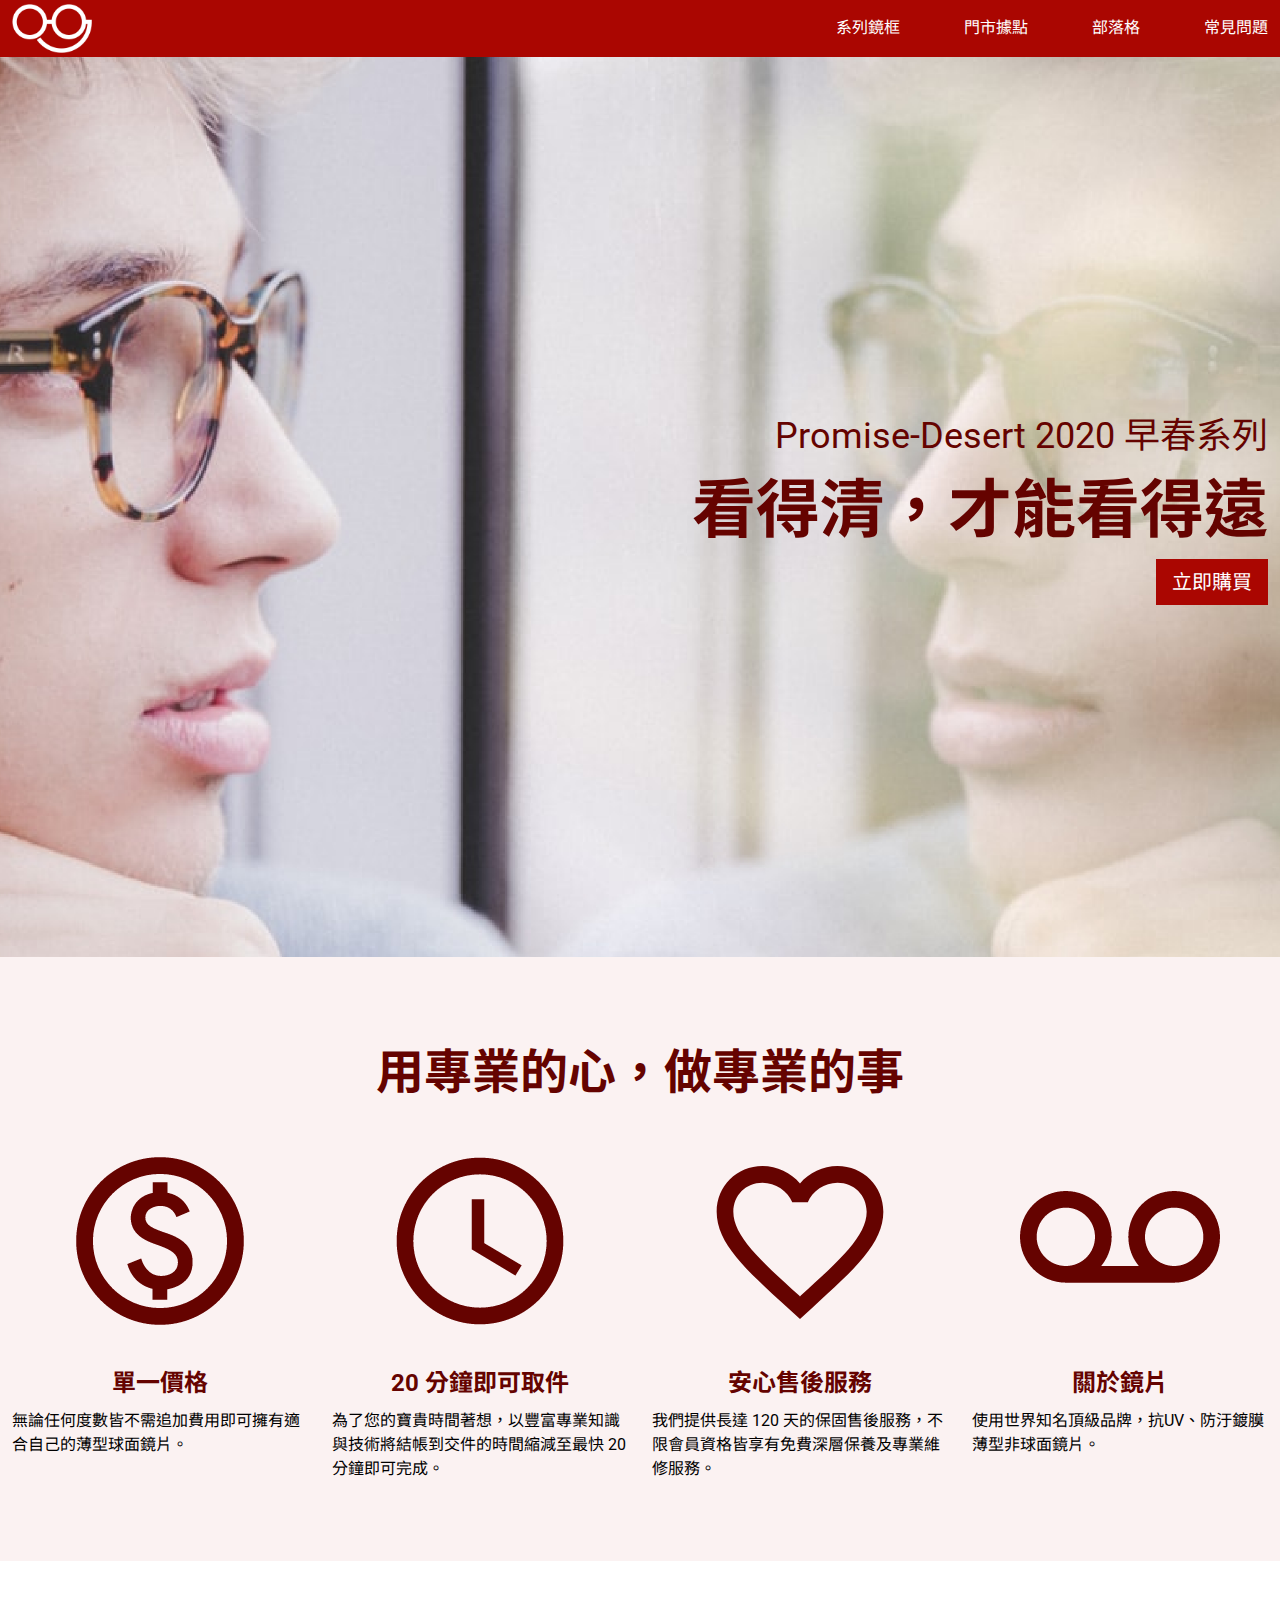
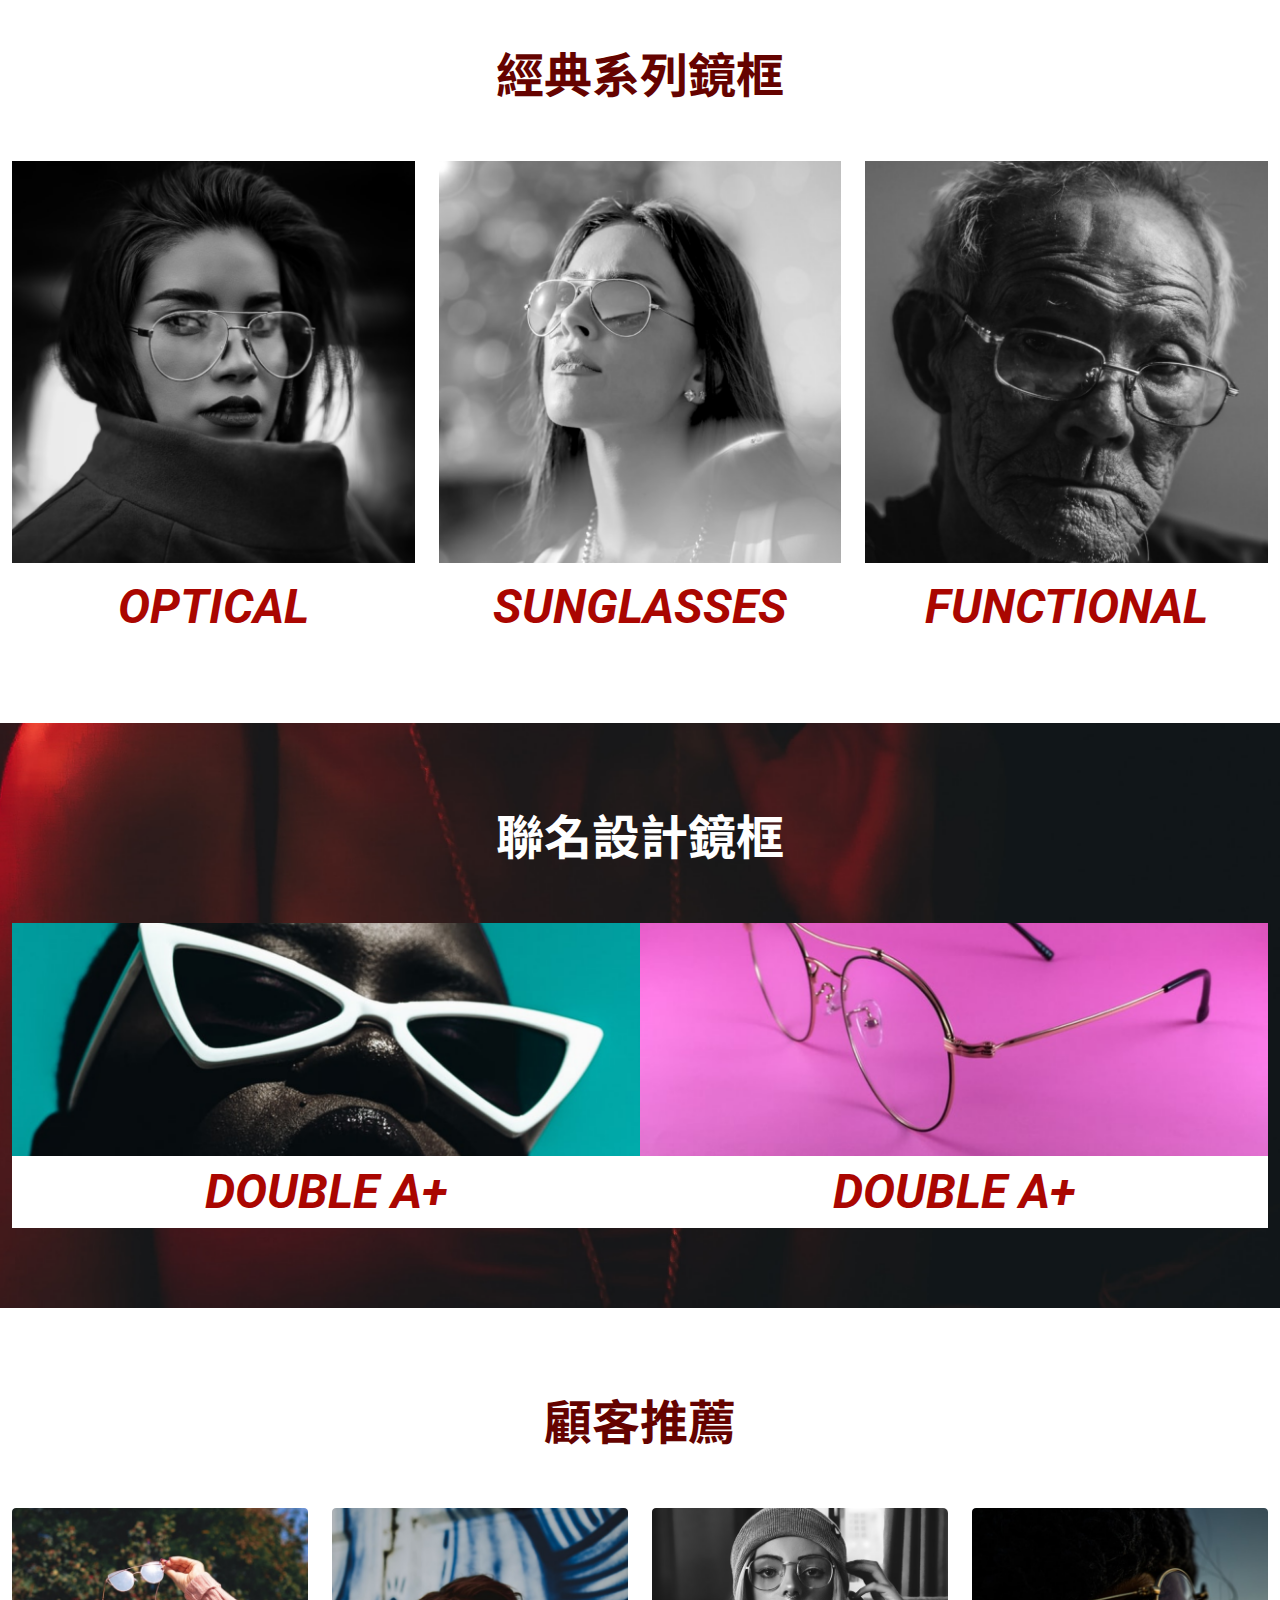
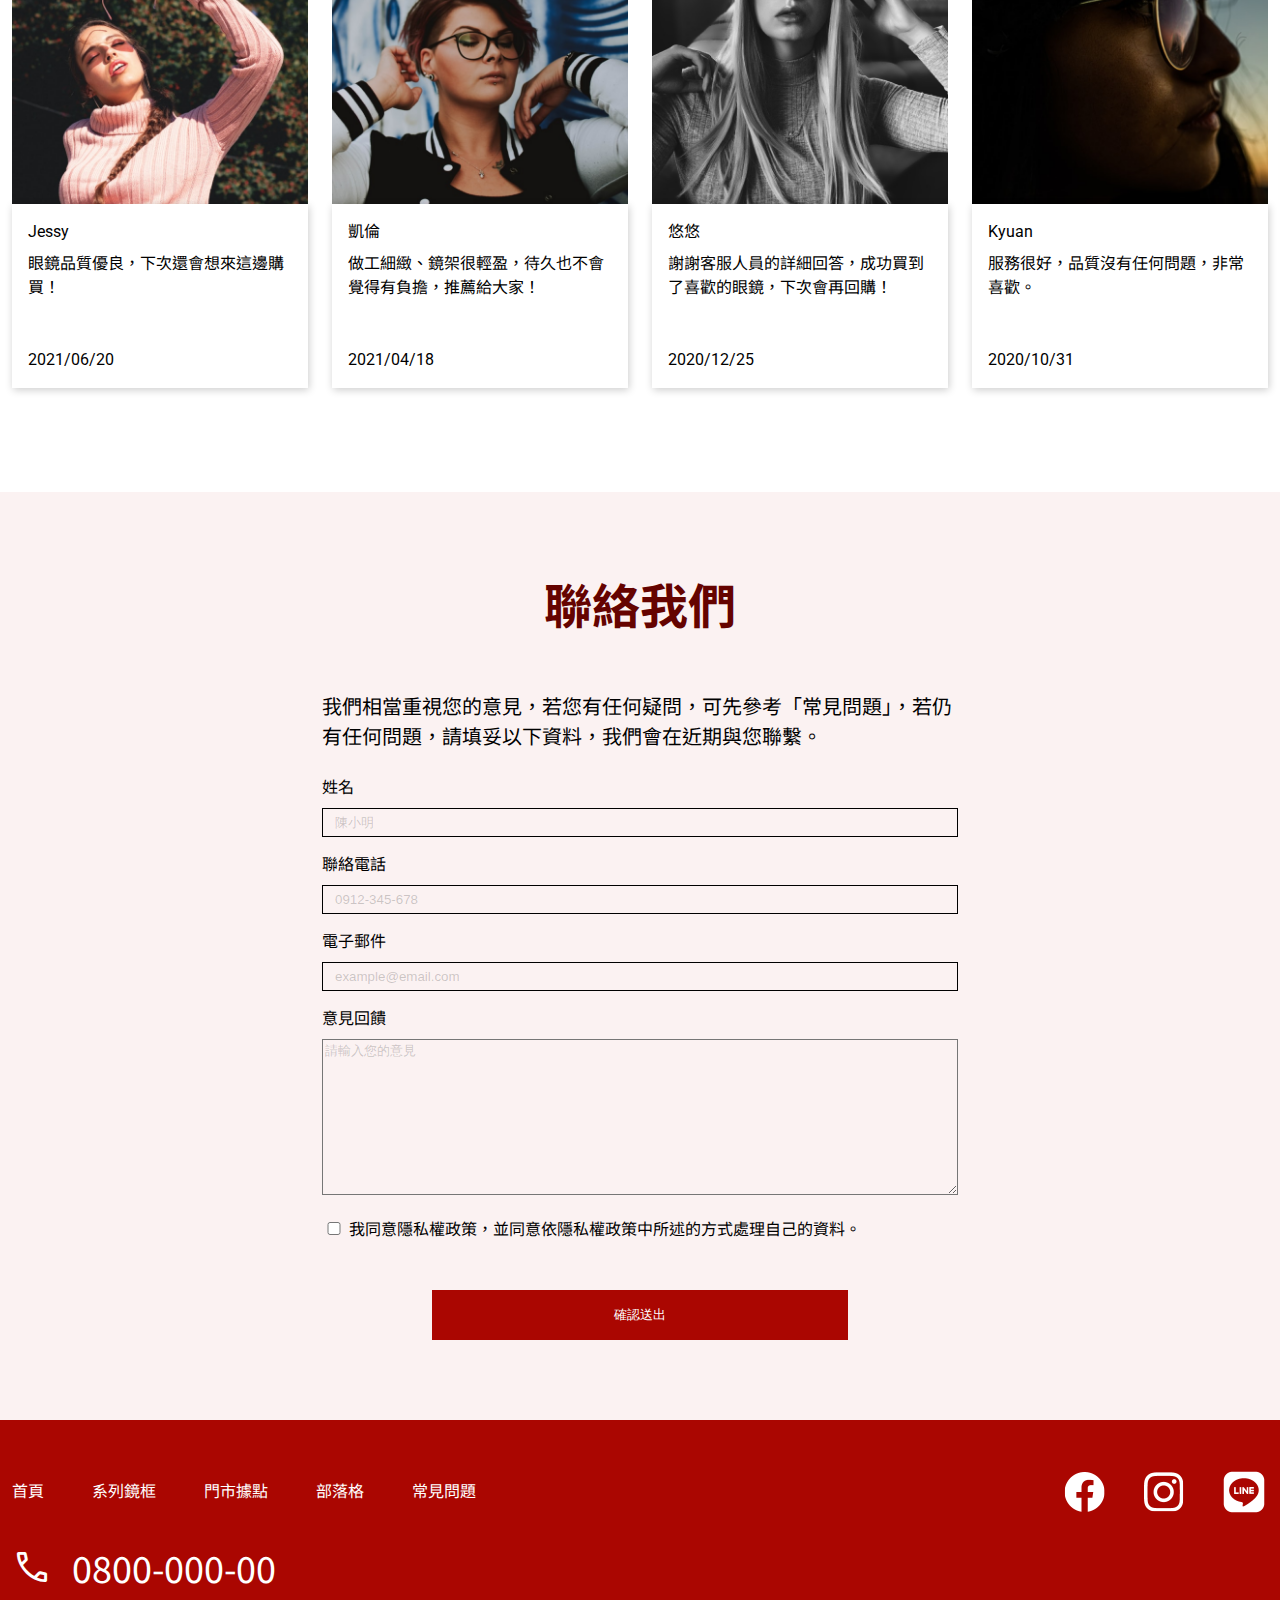
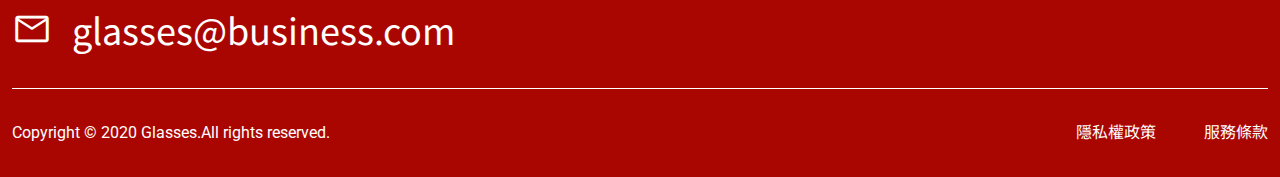
==== index.html @ da977192 "Update 2022-08-02T11:00:02.151Z" ====
<!DOCTYPE html>
<html lang="en">
  <head>
    <meta charset="UTF-8" />
    <meta name="viewport" content="width=device-width, initial-scale=1.0" />
    <meta http-equiv="X-UA-Compatible" content="ie=edge" />
    <title>首頁</title>
    <link rel="stylesheet" href="./assets/style/all.css" />
    <link
      rel="stylesheet"
      href="https://fonts.googleapis.com/css2?family=Material+Symbols+Outlined:opsz,wght,FILL,GRAD@48,400,0,0"
    />
  </head>

  <body>
    <header>
      <div class="header container d-flex justify-between pt-0-5 pb-0-5">
        <a class="logo" href="index.html"
          ><img src="./assets/images/logo-white.png" alt="logo"
        /></a>
        <ul class="nav d-flex flex-wrap">
          <li><a class="header-nav-a" href="product.html">系列鏡框</a></li>
          <li><a class="header-nav-a" href="#">門市據點</a></li>
          <li><a class="header-nav-a" href="#">部落格</a></li>
          <li><a class="header-nav-a" href="faq.html">常見問題</a></li>
        </ul>
      </div>
    </header>

    
<div class="banner">
  <div class="container d-flex justify-end align-items-center">
    <div class="banner-content d-flex flex-column align-items-end">
      <p class="font-h3 font-secondary">Promise-Desert 2020 早春系列</p>
      <h1 class="banner-title">看得清，才能看得遠</h1>
      <a class="font-white font-s pt-1 pb-1 pr-2 pl-2" href="#">立即購買</a>
    </div>
  </div>
</div>
<section class="professional ptb">
  <div class="professional-content container">
    <h2 class="main-title mb-4 text-center">用專業的心，做專業的事</h2>
    <ul class="d-flex flex-wrap -mr-1-5 -ml-1-5">
      <li class="pr-1-5 pl-1-5 d-flex flex-column align-items-center">
        <img class="mb-3" src="assets/images/home-section2-1.png" alt="icon" />
        <h4 class="subtitle mb-1">單一價格</h4>
        <p>無論任何度數皆不需追加費用即可擁有適合自己的薄型球面鏡片。</p>
      </li>
      <li class="pr-1-5 pl-1-5 d-flex flex-column align-items-center">
        <img class="mb-3" src="assets/images/home-section2-2.png" alt="icon" />
        <h4 class="subtitle mb-1">20 分鐘即可取件</h4>
        <p>
          為了您的寶貴時間著想，以豐富專業知識與技術將結帳到交件的時間縮減至最快
          20 分鐘即可完成。
        </p>
      </li>
      <li class="pr-1-5 pl-1-5 d-flex flex-column align-items-center">
        <img class="mb-3" src="assets/images/home-section2-3.png" alt="icon" />
        <h4 class="subtitle mb-1">安心售後服務</h4>
        <p>
          我們提供長達 120
          天的保固售後服務，不限會員資格皆享有免費深層保養及專業維修服務。
        </p>
      </li>
      <li class="pr-1-5 pl-1-5 d-flex flex-column align-items-center">
        <img class="mb-3" src="assets/images/home-sectioin2-4.png" alt="icon" />
        <h4 class="subtitle mb-1">關於鏡片</h4>
        <p>使用世界知名頂級品牌，抗UV、防汙鍍膜薄型非球面鏡片。</p>
      </li>
    </ul>
  </div>
  </div>
</section>
<section class="classic container ptb">
    <h2 class="main-title mb-6 text-center">經典系列鏡框</h2>
    <ul class="classic-content d-flex flex-wrap -mr-1-5 -ml-1-5">
        <li class="pr-1-5 pl-1-5">
            <img class="mb-1" src="assets/images/home-section3-1.png" alt="photo" />
            <h3 class="classic-title text-center">OPTICAL</h3>
        </li>
         <li class="pr-1-5 pl-1-5">
            <img class="mb-1" src="assets/images/home-section3-2.png" alt="photo" />
            <h3 class="classic-title text-center">SUNGLASSES</h3>
        </li>
        <li class="pr-1-5 pl-1-5">
            <img class="mb-1" src="assets/images/home-section3-3.png" alt="photo" />
            <h3 class="classic-title text-center">FUNCTIONAL</h3>
        </li>
  </ul>
</div>
</section>
<section class="together pb-10">
    <div class="container">

        <h2 class="main-title font-white text-center mb-6 pt-10">聯名設計鏡框</h2>
        <ul class="together-content d-flex flex-wrap">
            <li>
                <img class="sec1" src="assets/images/home-section4-1.png" alt="product" />
                <h3 class="classic-title text-center">DOUBLE A+</h3>
            </li>
             <li>
                <img class="sec2" src="assets/images/home-section4-2.png" alt="product" />
                <h3 class="classic-title text-center">DOUBLE A+</h3>
             </li>
      </ul>
    </div>

</section>
<section class="recommend container ptb">
    <h2 class="main-title mb-6 text-center">顧客推薦</h2>
    <ul class="recommend-content d-flex flex-wrap -mr-1-5 -ml-1-5">
        <li class="pr-1-5 pl-1-5 d-flex flex-column mb-3">
          <img src="assets/images/home-section5-1.png" alt="photo" />
          <div class="cap d-flex flex-column justify-between ">
            <div class="cap-text">
              <p class="name mb-1">Jessy</p>
              <p class="mb-6" >眼鏡品質優良，下次還會想來這邊購買！</p>
            </div>
            <time  datetime="2021-06-20">2021/06/20</time>
          </div>
        </li>
        <li class="pr-1-5 pl-1-5 d-flex flex-column mb-3">
          <img src="assets/images/home-section5-2.png" alt="photo" />
          <div class="cap d-flex flex-column justify-between">
            <div class="cap-text">
              <p class="name mb-1">凱倫</p>
              <p class="mb-6" >
                做工細緻、鏡架很輕盈，待久也不會覺得有負擔，推薦給大家！
                
              </p>
            </div>
            <time  datetime="2021-04-18">2021/04/18</time>
          </div>
        </li>
        <li class="pr-1-5 pl-1-5 d-flex flex-column mb-3">
          <img src="assets/images/home-section5-3.png" alt="photo" />
          <div class="cap d-flex flex-column justify-between">
            <div class="cap-text">
              <p class="name mb-1">悠悠</p>
              <p class="mb-6">
                謝謝客服人員的詳細回答，成功買到了喜歡的眼鏡，下次會再回購！
              </p>
            </div>
            <time  datetime="2020-12-25">2020/12/25</time>
          </div>
        </li>
        <li class="pr-1-5 pl-1-5 d-flex flex-column mb-3">
          <img src="assets/images/home-section5-4.png" alt="photo" />
          <div class="cap d-flex flex-column justify-between">
            <div class="cap-text">
              <p class="name mb-1">Kyuan</p>

              <p class="mb-6" >服務很好，品質沒有任何問題，非常喜歡。</p>
            </div>
            <time  datetime="2020-10-31">2020/10/31</time>
          </div>
        </li>
      </ul>

</section>
<section class="contactForm ptb">
    <div class="container d-flex justify-center align-items-center">
        <div class="contactForm-content">
            <h2 class="main-title mb-6 text-center">聯絡我們</h2>
            <p class="font-s mb-3">
                我們相當重視您的意見，若您有任何疑問，可先參考「常見問題」，若仍有任何問題，請填妥以下資料，我們會在近期與您聯繫。
            </p>
            <form class="form" action="">
                <div class="mb-2"><label class="mb-1" for="name">姓名</label>
                    <input
                      class="text-input"
                      id="name"
                      type="text"
                      name="name"
                      placeholder="陳小明"
                    /></div>
                <div class="mb-2">
                    <label class="mb-1" for="tel">聯絡電話</label>
                    <input
                      class="text-input"
                      id="tel"
                      type="tel"
                      name="tel"
                      placeholder="0912-345-678"
                    /></div>
                <div class="mb-2">
                    <label class="mb-1" for="email">電子郵件</label>
                    <input
                      class="text-input"
                      id="email"
                      type="email"
                      name="email"
                      placeholder="example@email.com"
                    /></div>
                <div class="mb-2">
                    <label class="mb-1" for="mytext">意見回饋</label>
                    <textarea
                      class="p-input"
                      name="mytext"
                      id="mytext"
                      rows="10"
                      placeholder="請輸入您的意見
                    "
                    ></textarea></div>
                <div class="mb-6"><input id="agree" type="checkbox" name="agree" value="agree" />
                    <label for="agree"
                      >我同意隱私權政策，並同意依隱私權政策中所述的方式處理自己的資料。</label
                    ></div>
                    <button class="font-white pt-2 pb-2" type="submit">確認送出</button>
            </form>
        </div>
    </div>
</section>

    <footer class="pt-6 pb-4">
      <div class="container">
        <div class="info d-flex justify-between mb-3">
          <ul class="info-nav d-flex">
            <li><a class="info-nav-a" href="index.html">首頁</a></li>
            <li><a class="info-nav-a" href="product.html">系列鏡框</a></li>
            <li><a class="info-nav-a" href="#">門市據點</a></li>
            <li><a class="info-nav-a" href="#">部落格</a></li>
            <li><a class="info-nav-a" href="faq.html">常見問題</a></li>
          </ul>
          <ul class="info-community d-flex">
            <li class="mr-4">
              <a href="#"
                ><img src="assets/images/ic-social-fb.png" alt="fb"
              /></a>
            </li>
            <li class="mr-4">
              <a href="#"
                ><img src="assets/images/ic_social_ig.png" alt="ig"
              /></a>
            </li>
            <li>
              <a href="#"
                ><img src="assets/images/ic_social_line.png" alt="line"
              /></a>
            </li>
          </ul>
        </div>
        <ul class="contact mb-4 pb-4">
          <li class="d-flex align-items-center mb-1">
            <span class="material-symbols-outlined mr-2-5"> call </span>
            <a class="font-white font-h3" href="tel:+886-080000000"
              >0800-000-00</a
            >
          </li>
          <li class="d-flex align-items-center">
            <span class="material-symbols-outlined mr-2-5"> mail </span>
            <a class="font-white font-h3" href="mailto:glasses@business.com"
              >glasses@business.com</a
            >
          </li>
        </ul>
        <div class="declare d-flex justify-between">
          <p class="font-white">
            Copyright © 2020 Glasses.All rights reserved.
          </p>
          <ul class="d-flex font-white">
            <li class="mr-6"><a class="font-white" href="#">隱私權政策</a></li>
            <li><a class="font-white" href="#">服務條款</a></li>
          </ul>
        </div>
      </div>
    </footer>
    <script src="./assets/js/vendors.js"></script>
    <script src="./assets/js/all.js"></script>
  </body>
</html>
---- assets/style/all.css ----
@import url("https://fonts.googleapis.com/css2?family=Noto+Sans+TC:wght@400;500;700&family=Roboto:ital,wght@0,400;1,900&display=swap");
/* http://meyerweb.com/eric/tools/css/reset/ 
   v2.0 | 20110126
   License: none (public domain)
*/
html,
body,
div,
span,
applet,
object,
iframe,
h1,
h2,
h3,
h4,
h5,
h6,
p,
blockquote,
pre,
a,
abbr,
acronym,
address,
big,
cite,
code,
del,
dfn,
em,
img,
ins,
kbd,
q,
s,
samp,
small,
strike,
strong,
sub,
sup,
tt,
var,
b,
u,
i,
center,
dl,
dt,
dd,
ol,
ul,
li,
fieldset,
form,
label,
legend,
table,
caption,
tbody,
tfoot,
thead,
tr,
th,
td,
article,
aside,
canvas,
details,
embed,
figure,
figcaption,
footer,
header,
hgroup,
menu,
nav,
output,
ruby,
section,
summary,
time,
mark,
audio,
video {
  margin: 0;
  padding: 0;
  border: 0;
  font-size: 100%;
  font: inherit;
  vertical-align: baseline; }

/* HTML5 display-role reset for older browsers */
article,
aside,
details,
figcaption,
figure,
footer,
header,
hgroup,
menu,
nav,
section {
  display: block; }

body {
  line-height: 1; }

ol,
ul {
  list-style: none; }

blockquote,
q {
  quotes: none; }

blockquote:before,
blockquote:after,
q:before,
q:after {
  content: "";
  content: none; }

table {
  border-collapse: collapse;
  border-spacing: 0; }

*,
*::before,
*::after {
  -webkit-box-sizing: border-box;
          box-sizing: border-box; }

body {
  font-family: "Roboto", "Noto Sans TC", Arial, sans-serif;
  font-weight: 400;
  font-size: 16px;
  line-height: 1.5; }

img {
  vertical-align: middle;
  max-width: 100%;
  height: auto; }

a {
  text-decoration: none; }

.container {
  max-width: 1320px;
  margin: 0 auto;
  padding: 0 12px; }
  @media (max-width: 992px) {
    .container {
      max-width: 920px; } }
  @media (max-width: 768px) {
    .container {
      max-width: 742px; } }

.text-center {
  text-align: center; }

.banner-title {
  font-size: 64px;
  font-weight: 700;
  color: #650300; }

.main-title {
  font-size: 48px;
  font-weight: 700;
  color: #650300; }
  @media (max-width: 768px) {
    .main-title {
      font-size: 24px; } }

.classic-title {
  font-size: 48px;
  font-weight: 700;
  font-style: italic;
  color: #aa0601; }

.subtitle {
  font-size: 24px;
  font-weight: 700;
  color: #650300; }

.ptb {
  padding-top: 80px;
  padding-bottom: 80px; }

.header-nav-a {
  display: inline-block;
  padding: 12px 32px;
  color: #ffffff; }

.info-nav-a {
  display: inline-block;
  padding: 12px 24px;
  color: #ffffff; }

.text-input {
  padding: 6px 0 6px 12px; }

.font-xs {
  font-size: 14px; }

.font-s {
  font-size: 20px; }

.font-m {
  font-size: 24px; }

.font-l {
  font-size: 32px; }

.font-xl {
  font-size: 40px; }

.font-h1 {
  font-size: 64px; }

.font-h2 {
  font-size: 48px; }

.font-h3 {
  font-size: 36px; }

.font-primary {
  color: #aa0601; }

.font-secondary {
  color: #650300; }

.font-white {
  color: #ffffff; }

.font-light {
  font-weight: 300; }

.font-regular {
  font-weight: 400; }

.font-medium {
  font-weight: 500; }

.font-bold {
  font-weight: 700; }

.font-black {
  font-weight: 900; }

.mr-0 {
  margin-right: 0; }

.mr-1 {
  margin-right: 8px; }

.mr-1-5 {
  margin-right: 12px; }

.mr-2 {
  margin-right: 16px; }

.mr-2-5 {
  margin-right: 20px; }

.mr-3 {
  margin-right: 24px; }

.mr-4 {
  margin-right: 32px; }

.mr-5 {
  margin-right: 40px; }

.mr-6 {
  margin-right: 48px; }

.mr-7 {
  margin-right: 56px; }

.mr-8 {
  margin-right: 64px; }

.-mr-1-5 {
  margin-right: -12px; }

.ml-0 {
  margin-left: 0; }

.ml-1 {
  margin-left: 8px; }

.ml-1-5 {
  margin-left: 12px; }

.ml-2 {
  margin-left: 16px; }

.-ml-1-5 {
  margin-left: -12px; }

.mb-0 {
  margin-bottom: 0; }

.mb-1 {
  margin-bottom: 8px; }

.mb-2 {
  margin-bottom: 16px; }

.mb-3 {
  margin-bottom: 24px; }

.mb-4 {
  margin-bottom: 32px; }

.mb-5 {
  margin-bottom: 40px; }

.mb-6 {
  margin-bottom: 48px; }

.mb-7 {
  margin-bottom: 56px; }

.mb-8 {
  margin-bottom: 64px; }

.mb-9 {
  margin-bottom: 72px; }

.mb-10 {
  margin-bottom: 80px; }

.pt-0 {
  padding-top: 0; }

.pt-0-5 {
  padding-top: 4px; }

.pt-1 {
  padding-top: 8px; }

.pt-1-5 {
  padding-top: 12px; }

.pt-2 {
  padding-top: 16px; }

.pt-3 {
  padding-top: 24px; }

.pt-4 {
  padding-top: 32px; }

.pt-5 {
  padding-top: 40px; }

.pt-6 {
  padding-top: 48px; }

.pt-7 {
  padding-top: 56px; }

.pt-8 {
  padding-top: 64px; }

.pt-9 {
  padding-top: 72px; }

.pt-10 {
  padding-top: 80px; }

.pt-12 {
  padding-top: 96px; }

.pb-0 {
  padding-bottom: 0; }

.pb-0-5 {
  padding-bottom: 4px; }

.pb-1 {
  padding-bottom: 8px; }

.pb-1-5 {
  padding-bottom: 12px; }

.pb-2 {
  padding-bottom: 16px; }

.pb-3 {
  padding-bottom: 24px; }

.pb-4 {
  padding-bottom: 32px; }

.pb-5 {
  padding-bottom: 40px; }

.pb-6 {
  padding-bottom: 48px; }

.pb-7 {
  padding-bottom: 56px; }

.pb-8 {
  padding-bottom: 64px; }

.pb-9 {
  padding-bottom: 72px; }

.pb-10 {
  padding-bottom: 80px; }

.pr-0 {
  padding-right: 0; }

.pr-1 {
  padding-right: 8px; }

.pr-1-5 {
  padding-right: 12px; }

.pr-2 {
  padding-right: 16px; }

.pr-3 {
  padding-right: 24px; }

.pr-4 {
  padding-right: 32px; }

.pr-5 {
  padding-right: 40px; }

.pr-6 {
  padding-right: 48px; }

.pr-7 {
  padding-right: 56px; }

.pr-8 {
  padding-right: 64px; }

.pr-9 {
  padding-right: 72px; }

.pr-10 {
  padding-right: 80px; }

.pl-0 {
  padding-left: 0; }

.pl-1 {
  padding-left: 8px; }

.pl-1-5 {
  padding-left: 12px; }

.pl-2 {
  padding-left: 16px; }

.pl-3 {
  padding-left: 24px; }

.pl-4 {
  padding-left: 32px; }

.pl-5 {
  padding-left: 40px; }

.pl-6 {
  padding-left: 48px; }

.pl-7 {
  padding-left: 56px; }

.pl-8 {
  padding-left: 64px; }

.pl-9 {
  padding-left: 72px; }

.pl-10 {
  padding-left: 80px; }

.d-flex {
  display: -webkit-box;
  display: -ms-flexbox;
  display: flex; }

.flex-row {
  -webkit-box-orient: horizontal;
  -webkit-box-direction: normal;
      -ms-flex-direction: row;
          flex-direction: row; }

.flex-row-reverse {
  -webkit-box-orient: horizontal;
  -webkit-box-direction: reverse;
      -ms-flex-direction: row-reverse;
          flex-direction: row-reverse; }

.flex-column {
  -webkit-box-orient: vertical;
  -webkit-box-direction: normal;
      -ms-flex-direction: column;
          flex-direction: column; }

.flex-column-reverse {
  -webkit-box-orient: vertical;
  -webkit-box-direction: reverse;
      -ms-flex-direction: column-reverse;
          flex-direction: column-reverse; }

.flex-wrap {
  -ms-flex-wrap: wrap;
      flex-wrap: wrap; }

.justify-start {
  -webkit-box-pack: start;
      -ms-flex-pack: start;
          justify-content: flex-start; }

.justify-end {
  -webkit-box-pack: end;
      -ms-flex-pack: end;
          justify-content: flex-end; }

.justify-center {
  -webkit-box-pack: center;
      -ms-flex-pack: center;
          justify-content: center; }

.justify-between {
  -webkit-box-pack: justify;
      -ms-flex-pack: justify;
          justify-content: space-between; }

.justify-around {
  -ms-flex-pack: distribute;
      justify-content: space-around; }

.align-items-start {
  -webkit-box-align: start;
      -ms-flex-align: start;
          align-items: flex-start; }

.align-items-end {
  -webkit-box-align: end;
      -ms-flex-align: end;
          align-items: flex-end; }

.align-items-center {
  -webkit-box-align: center;
      -ms-flex-align: center;
          align-items: center; }

.align-items-stretch {
  -webkit-box-align: stretch;
      -ms-flex-align: stretch;
          align-items: stretch; }

header {
  background: #aa0601; }
  @media (max-width: 768px) {
    header .container {
      max-width: 768px; } }

@media (max-width: 768px) {
  .header {
    -webkit-box-orient: vertical;
    -webkit-box-direction: normal;
        -ms-flex-direction: column;
            flex-direction: column;
    padding-right: 0;
    padding-left: 0;
    padding-bottom: 0; } }

.logo {
  width: 80px; }
  @media (max-width: 768px) {
    .logo {
      margin: 0 auto;
      margin-bottom: 4px; } }

@media (max-width: 768px) {
  .nav {
    border: 1px solid white; } }

.nav li:last-child a {
  padding-right: 0; }
  @media (max-width: 768px) {
    .nav li:last-child a {
      padding-right: 32px; } }

@media (max-width: 768px) {
  .nav li {
    width: 50%; } }

@media (max-width: 768px) {
  .nav li:nth-child(1) {
    border-bottom: 1px solid white;
    border-right: 1px solid white; } }

@media (max-width: 768px) {
  .nav li:nth-child(2) {
    border-bottom: 1px solid white; } }

@media (max-width: 768px) {
  .nav li:nth-child(3) {
    border-right: 1px solid white; } }

.nav a:hover {
  color: #650300; }
  @media (max-width: 768px) {
    .nav a:hover {
      background: #ffffff;
      color: #aa0601;
      font-weight: 900; } }

@media (max-width: 768px) {
  .nav a {
    width: 100%;
    text-align: center; } }

footer {
  background: #aa0601; }
  @media (max-width: 768px) {
    footer {
      padding-top: 24px;
      padding-bottom: 24px; } }
  footer .container {
    position: relative; }

@media (max-width: 768px) {
  .info {
    margin-bottom: 0; } }

@media (max-width: 768px) {
  .info-nav {
    display: none; } }

.info-nav li:nth-child(1) a {
  padding-left: 0; }

@media (max-width: 768px) {
  .info-community {
    position: absolute;
    right: 13px;
    top: 0; } }

@media (max-width: 992px) {
  .info-community li {
    margin-right: 16px; }
    .info-community li:last-child {
      margin-right: 0; } }

.info-community a {
  display: inline-block;
  width: 48px; }
  @media (max-width: 992px) {
    .info-community a {
      width: 40px; } }
  @media (max-width: 768px) {
    .info-community a {
      width: 24px; } }

.contact {
  border-bottom: 1px solid white; }
  @media (max-width: 768px) {
    .contact {
      padding-bottom: 24px;
      margin-bottom: 16px; } }
  .contact .material-symbols-outlined {
    font-size: 40px;
    color: #ffffff; }
    @media (max-width: 768px) {
      .contact .material-symbols-outlined {
        font-size: 20px;
        margin-right: 10px; } }
  .contact a {
    font-family: "Noto Sans TC"; }
    @media (max-width: 768px) {
      .contact a {
        font-size: 16px; } }

@media (max-width: 768px) {
  .declare {
    display: block; } }

@media (max-width: 768px) {
  .declare p {
    margin-bottom: 8px; } }

@media (max-width: 768px) {
  .declare ul {
    display: block; } }

@media (max-width: 768px) {
  .declare ul li:nth-child(1) {
    margin-bottom: 8px; } }

.banner {
  background-image: url("../images/home-header.png");
  background-size: cover;
  background-position: center;
  height: 100vh; }
  @media (max-width: 768px) {
    .banner {
      background-image: url("../images/home-header-sm.png");
      height: 396px; } }
  .banner .container {
    height: 100vh; }
    @media (max-width: 768px) {
      .banner .container {
        height: 396px; } }

@media (max-width: 768px) {
  .banner-content p {
    font-size: 16px; } }

@media (max-width: 768px) {
  .banner-content h1 {
    font-size: 24px; } }

.banner-content a {
  display: block;
  background: #aa0601; }
  .banner-content a:hover {
    background: #ffffff;
    color: #aa0601;
    font-weight: 900; }

.professional {
  background: #fbf2f2; }

.professional-content li {
  width: 25%; }
  @media (max-width: 992px) {
    .professional-content li {
      width: 50%; } }
  @media (max-width: 768px) {
    .professional-content li {
      width: 100%; } }

.classic-content li {
  width: 33.33%; }
  @media (max-width: 992px) {
    .classic-content li {
      width: 100%;
      display: -webkit-box;
      display: -ms-flexbox;
      display: flex;
      -webkit-box-orient: vertical;
      -webkit-box-direction: normal;
          -ms-flex-direction: column;
              flex-direction: column;
      -webkit-box-align: center;
          -ms-flex-align: center;
              align-items: center;
      margin-bottom: 24px; }
      .classic-content li:last-child {
        margin-bottom: 0; } }

@media (max-width: 992px) {
  .classic-content img {
    max-width: 40%; } }

@media (max-width: 768px) {
  .classic-content img {
    max-width: 100%; } }

.together {
  background-image: url("../images/index-bg.png");
  background-size: cover;
  background-position: center; }
  @media (max-width: 768px) {
    .together {
      padding-bottom: 40px; } }
  @media (max-width: 768px) {
    .together h2 {
      padding-top: 40px; } }

.together-content li {
  width: 50%; }
  @media (max-width: 992px) {
    .together-content li {
      width: 100%;
      margin-bottom: 24px; } }
  .together-content li h3 {
    background: #ffffff; }

@media (max-width: 768px) {
  .together-content .sec1 {
    content: url("../images/home-section4-1-sm.png");
    width: 100%; } }

@media (max-width: 768px) {
  .together-content .sec2 {
    content: url("../images/home-section4-2-sm.png");
    width: 100%; } }

.recommend-content li {
  width: 25%; }
  @media (max-width: 992px) {
    .recommend-content li {
      width: 50%; } }
  @media (max-width: 768px) {
    .recommend-content li {
      width: 100%; } }

.recommend-content .cap {
  -webkit-box-shadow: 1px 2px 8px rgba(0, 0, 0, 0.2);
          box-shadow: 1px 2px 8px rgba(0, 0, 0, 0.2);
  padding: 16px;
  -webkit-box-flex: 1;
      -ms-flex-positive: 1;
          flex-grow: 1; }

.contactForm {
  background-color: #fbf2f2; }

.contactForm-content {
  width: 636px; }
  @media (max-width: 992px) {
    .contactForm-content {
      width: 576px; } }
  @media (max-width: 768px) {
    .contactForm-content {
      width: 100%; } }

.form label {
  display: block; }
  .form label[for="agree"] {
    display: inline; }

.form input {
  width: 100%;
  background: rgba(0, 0, 0, 0);
  border: 1px solid #000; }
  .form input::-webkit-input-placeholder {
    color: rgba(0, 0, 0, 0.2); }
  .form input::-moz-placeholder {
    color: rgba(0, 0, 0, 0.2); }
  .form input:-ms-input-placeholder {
    color: rgba(0, 0, 0, 0.2); }
  .form input::-ms-input-placeholder {
    color: rgba(0, 0, 0, 0.2); }
  .form input::placeholder {
    color: rgba(0, 0, 0, 0.2); }
  .form input[type="checkbox"] {
    display: inline;
    cursor: pointer;
    width: 16px; }

.form textarea {
  background: rgba(0, 0, 0, 0);
  width: 100%; }
  .form textarea::-webkit-input-placeholder {
    color: rgba(0, 0, 0, 0.2); }
  .form textarea::-moz-placeholder {
    color: rgba(0, 0, 0, 0.2); }
  .form textarea:-ms-input-placeholder {
    color: rgba(0, 0, 0, 0.2); }
  .form textarea::-ms-input-placeholder {
    color: rgba(0, 0, 0, 0.2); }
  .form textarea::placeholder {
    color: rgba(0, 0, 0, 0.2); }

.form button {
  display: block;
  width: 416px;
  margin: 0 auto;
  cursor: pointer;
  background: #aa0601;
  border: none; }
  @media (max-width: 992px) {
    .form button {
      width: 336px; } }
  @media (max-width: 768px) {
    .form button {
      width: 100%; } }
  .form button:hover {
    background: #ffffff;
    color: #aa0601;
    font-weight: 900; }
  .form button:active {
    background: #ffffff;
    color: #aa0601;
    font-weight: 900;
    border: 3px solid #aa0601;
    padding: 13px 0; }

@media (max-width: 992px) {
  .faq {
    padding-top: 80px; } }

@media (max-width: 768px) {
  .faq {
    padding-top: 40px;
    padding-bottom: 64px; } }

.faq h1 {
  border-left: 8px solid #aa0601; }
  @media (max-width: 768px) {
    .faq h1 {
      font-size: 24px; } }

.faq ul {
  width: 856px; }
  @media (max-width: 992px) {
    .faq ul {
      width: 100%; } }

@media (max-width: 992px) {
  .navbar .container {
    max-width: 992px;
    padding-left: 0;
    padding-right: 0; } }

.navbar .nav-item {
  width: 33.33%;
  border: 1px solid #dcdcdc; }
  @media (max-width: 768px) {
    .navbar .nav-item {
      padding: 16px 12px; } }
  .navbar .nav-item:not(:last-child) {
    border-right: 0; }
  .navbar .nav-item:hover {
    border-bottom: 8px solid #aa0601;
    padding-bottom: 16px; }
    @media (max-width: 768px) {
      .navbar .nav-item:hover {
        padding-bottom: 8px; } }
  .navbar .nav-item .nav-link {
    color: #000; }
    @media (max-width: 992px) {
      .navbar .nav-item .nav-link {
        font-size: 24px; } }
    @media (max-width: 768px) {
      .navbar .nav-item .nav-link {
        font-size: 16px;
        font-weight: 500; } }

.product-banner {
  margin-bottom: 40px; }
  .product-banner img {
    width: 50%; }
    @media (max-width: 992px) {
      .product-banner img:nth-child(1) {
        content: url("../images/product-header-sm-3.png"); } }
    @media (max-width: 992px) {
      .product-banner img:nth-child(2) {
        content: url("../images/product-header-sm-4.png"); } }

@media (max-width: 768px) {
  .newproduct h1 {
    font-size: 24px; } }

@media (max-width: 768px) {
  .newproduct h2 {
    font-size: 24px; } }

.product .card {
  width: 33.33%; }
  @media (max-width: 768px) {
    .product .card {
      width: 100%; } }

.pickcolor {
  width: 24px;
  height: 24px;
  border-radius: 4px; }

.pickcolor-brown {
  background: #5f3e2d; }

.pickcolor-orange {
  background: #b75929; }

.pagination-item {
  border: 1px solid #555555; }
  .pagination-item:not(:last-child) {
    border-right: 0; }

.pagination-link {
  display: block;
  font-size: 18px;
  padding: 12px 16px;
  color: #555555; }
  .pagination-link:first-child {
    font-size: 19px;
    padding: 11px 12px; }
  .pagination-link:last-child {
    font-size: 19px;
    padding: 11px 12px; }
  .pagination-link:hover {
    background: #000;
    color: #ffffff; }

/*# sourceMappingURL=all.css.map */
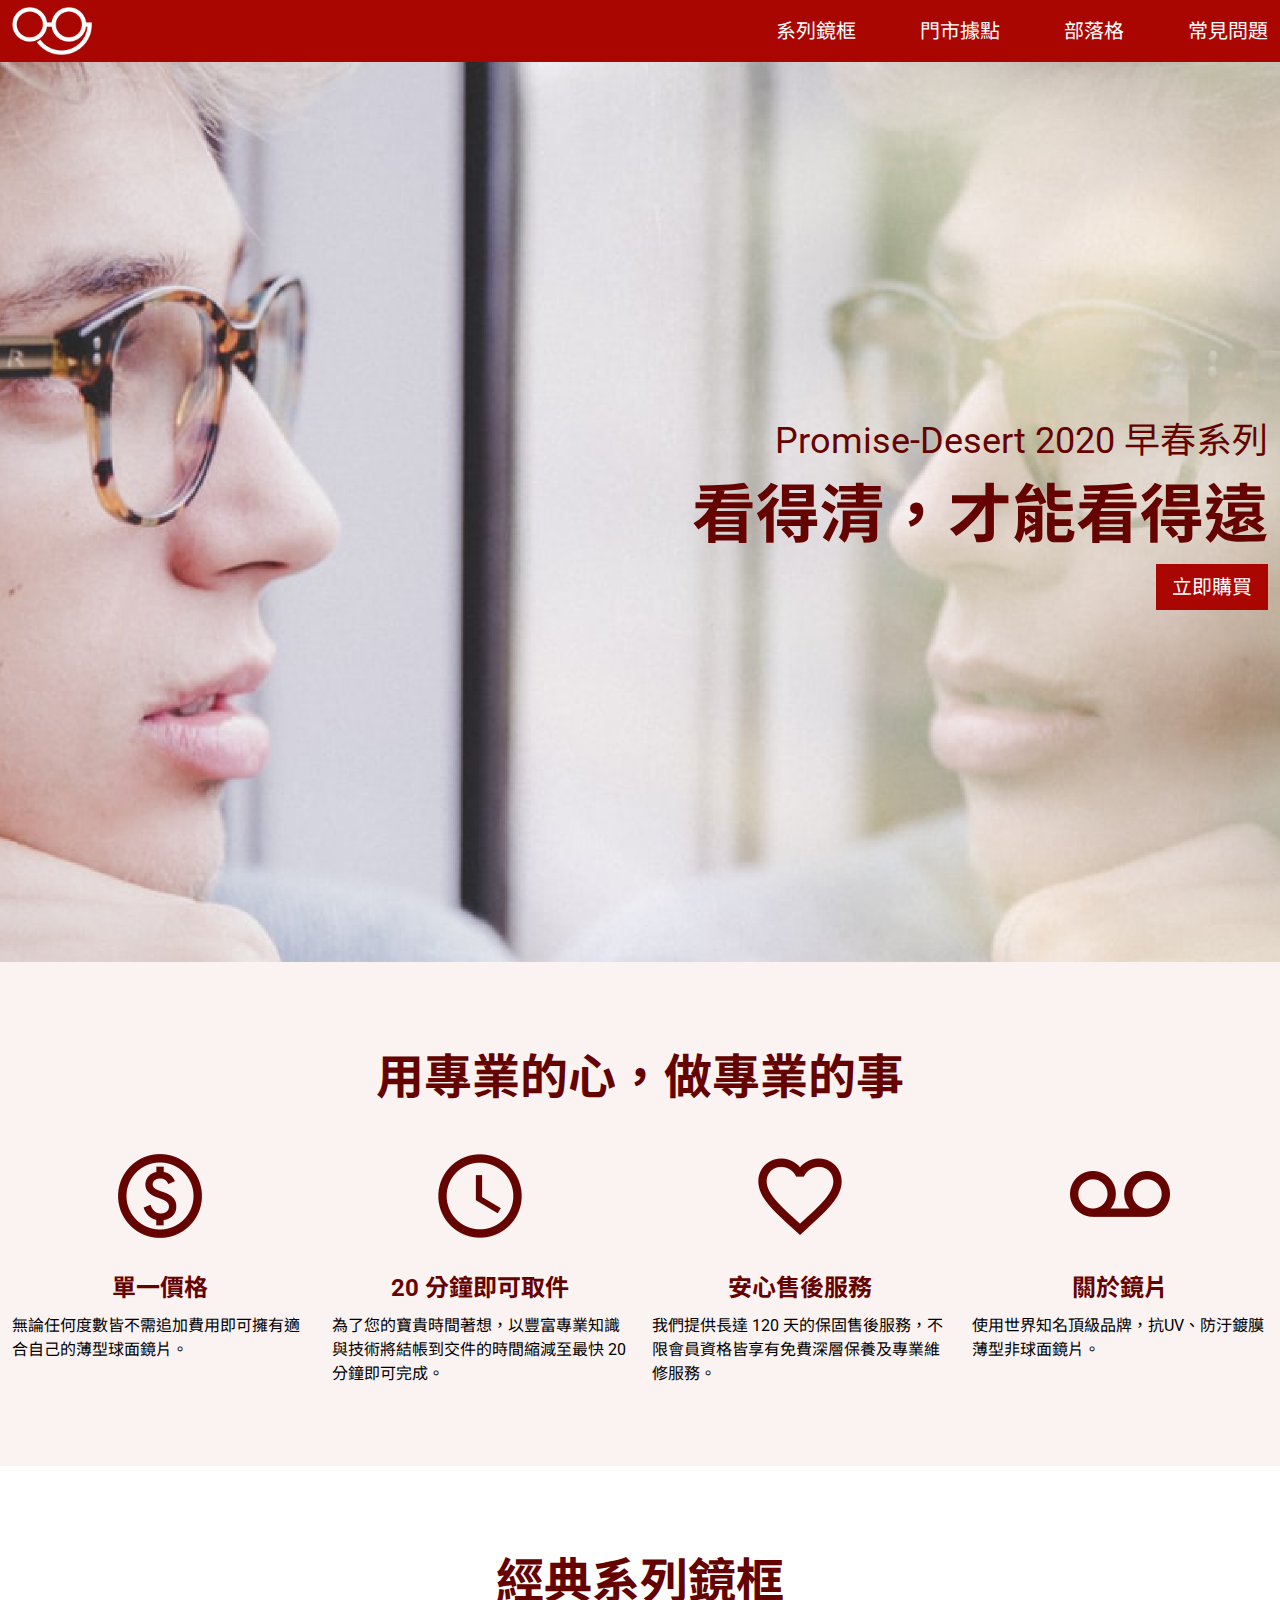
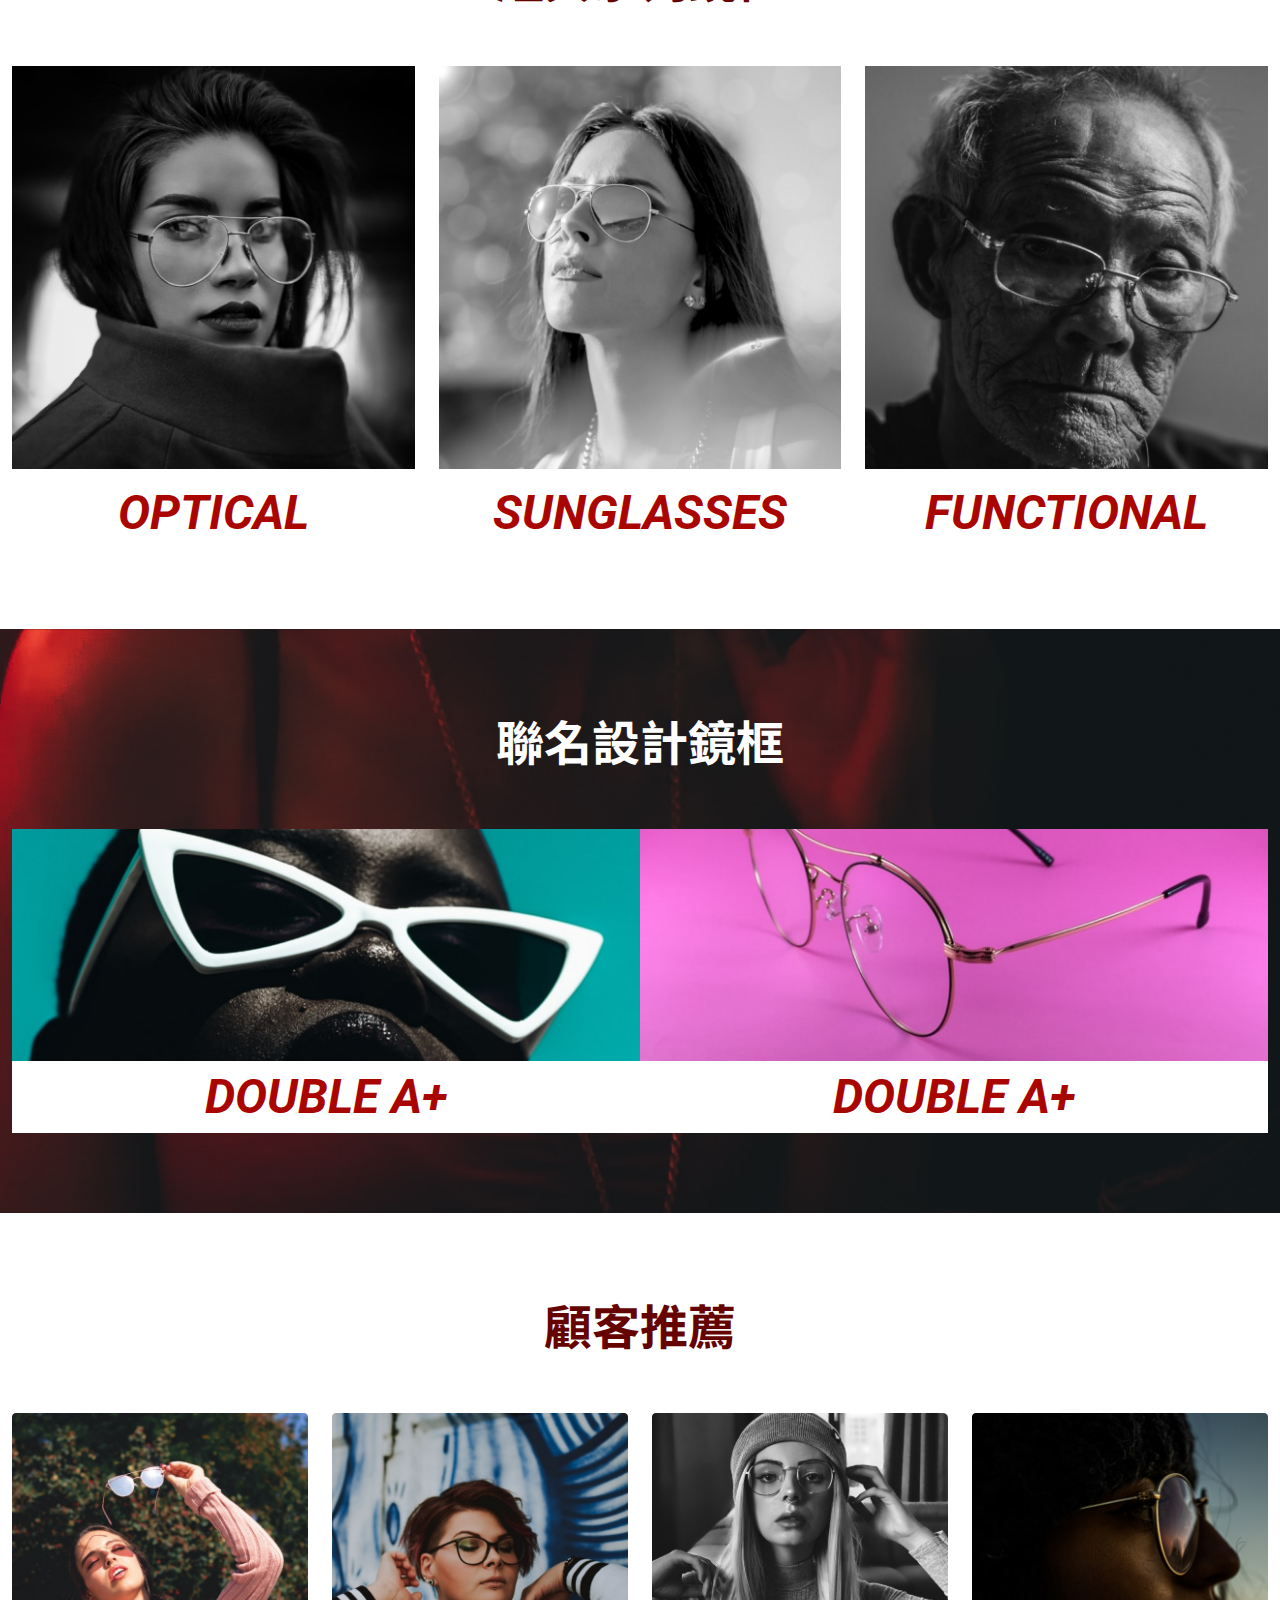
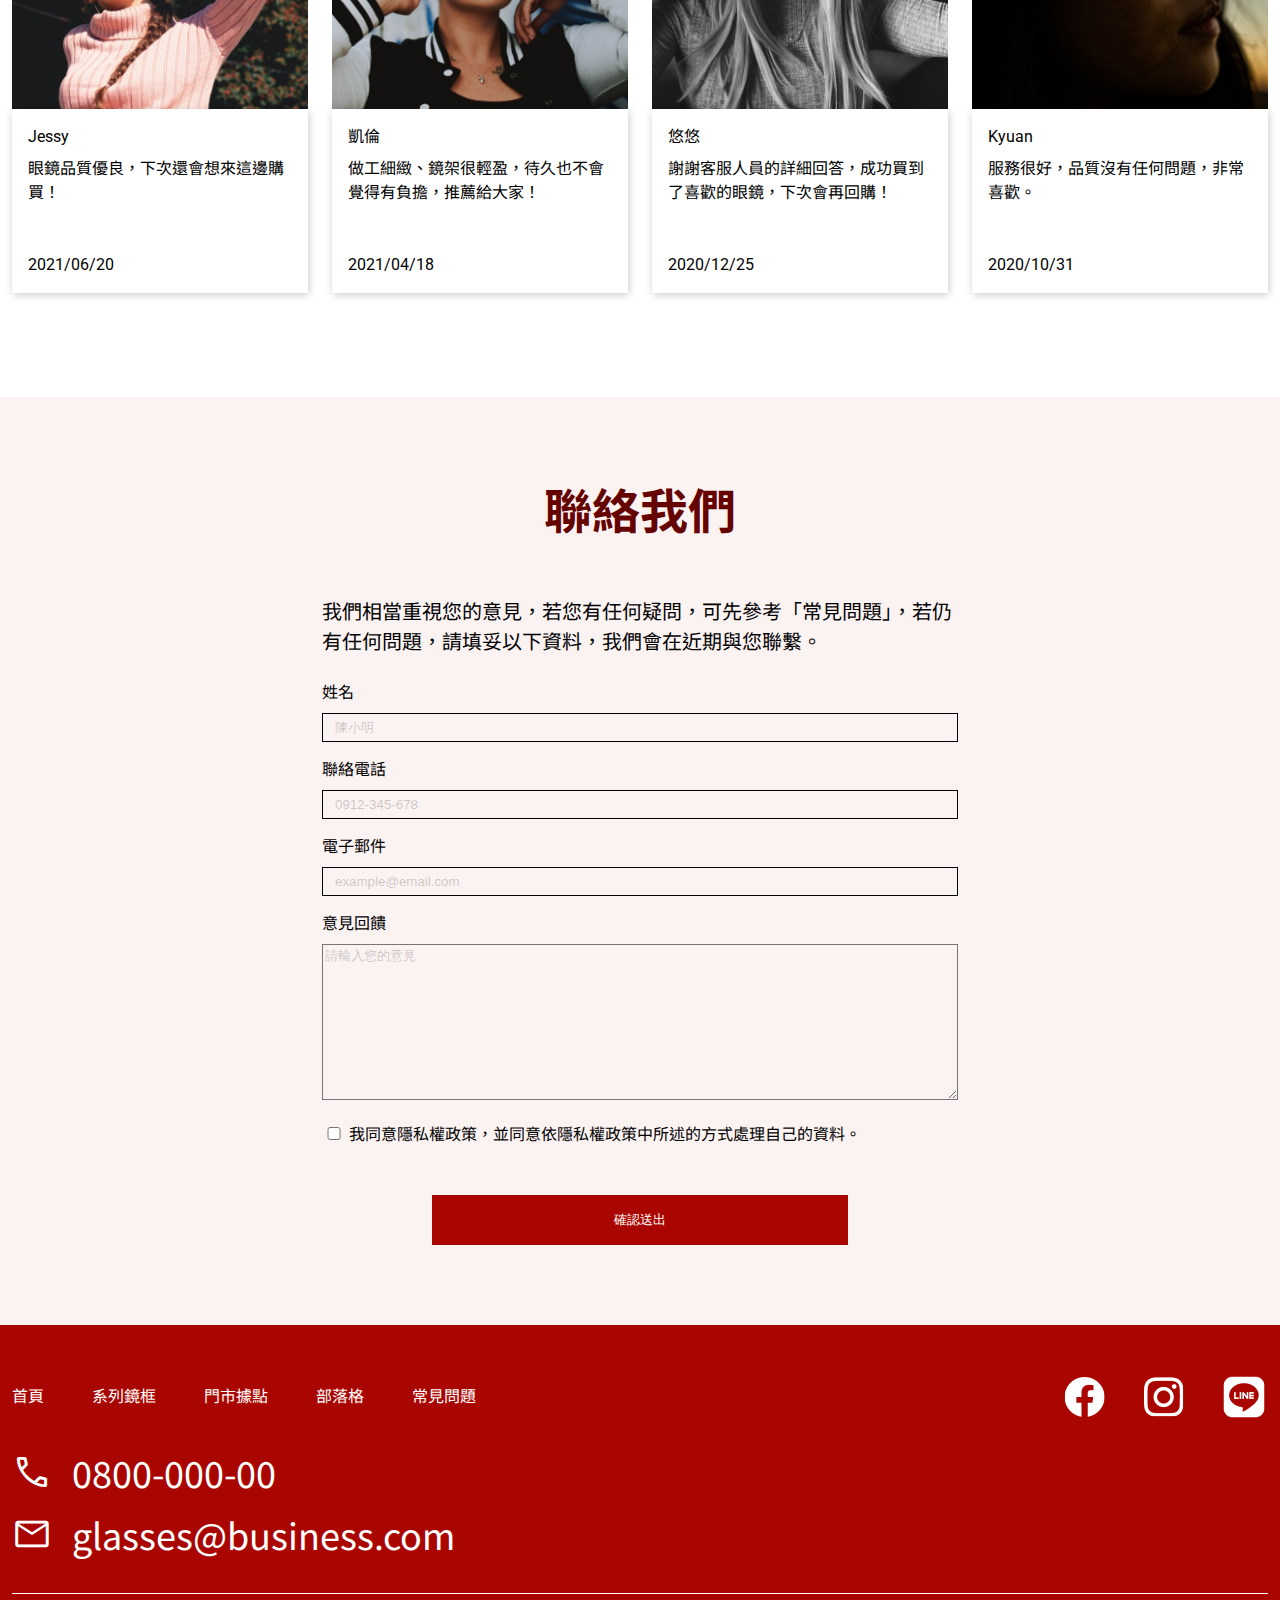
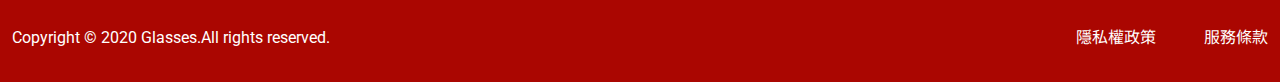
==== commit bf852fbb: "Update 2022-08-05T14:42:14.955Z" ====
--- a/index.html
+++ b/index.html
@@ -14,15 +14,19 @@
 
   <body>
     <header>
-      <div class="header container d-flex justify-between pt-0-5 pb-0-5">
+      <div
+        class="header container d-flex justify-between align-items-center pt-0-5 pb-0-5"
+      >
         <a class="logo" href="index.html"
           ><img src="./assets/images/logo-white.png" alt="logo"
         /></a>
         <ul class="nav d-flex flex-wrap">
-          <li><a class="header-nav-a" href="product.html">系列鏡框</a></li>
-          <li><a class="header-nav-a" href="#">門市據點</a></li>
-          <li><a class="header-nav-a" href="#">部落格</a></li>
-          <li><a class="header-nav-a" href="faq.html">常見問題</a></li>
+          <li>
+            <a class="header-nav-a font-s" href="product.html">系列鏡框</a>
+          </li>
+          <li><a class="header-nav-a font-s" href="#">門市據點</a></li>
+          <li><a class="header-nav-a font-s" href="#">部落格</a></li>
+          <li><a class="header-nav-a font-s" href="faq.html">常見問題</a></li>
         </ul>
       </div>
     </header>
--- a/assets/style/all.css
+++ b/assets/style/all.css
@@ -576,6 +576,9 @@
     -webkit-box-direction: normal;
         -ms-flex-direction: column;
             flex-direction: column;
+    -webkit-box-align: stretch;
+        -ms-flex-align: stretch;
+            align-items: stretch;
     padding-right: 0;
     padding-left: 0;
     padding-bottom: 0; } }
@@ -624,6 +627,7 @@
 
 @media (max-width: 768px) {
   .nav a {
+    font-size: 16px;
     width: 100%;
     text-align: center; } }
 
@@ -746,6 +750,8 @@
   @media (max-width: 768px) {
     .professional-content li {
       width: 100%; } }
+  .professional-content li img {
+    width: 100px; }
 
 .classic-content li {
   width: 33.33%; }
@@ -911,7 +917,7 @@
       font-size: 24px; } }
 
 .faq ul {
-  width: 856px; }
+  width: 66%; }
   @media (max-width: 992px) {
     .faq ul {
       width: 100%; } }
